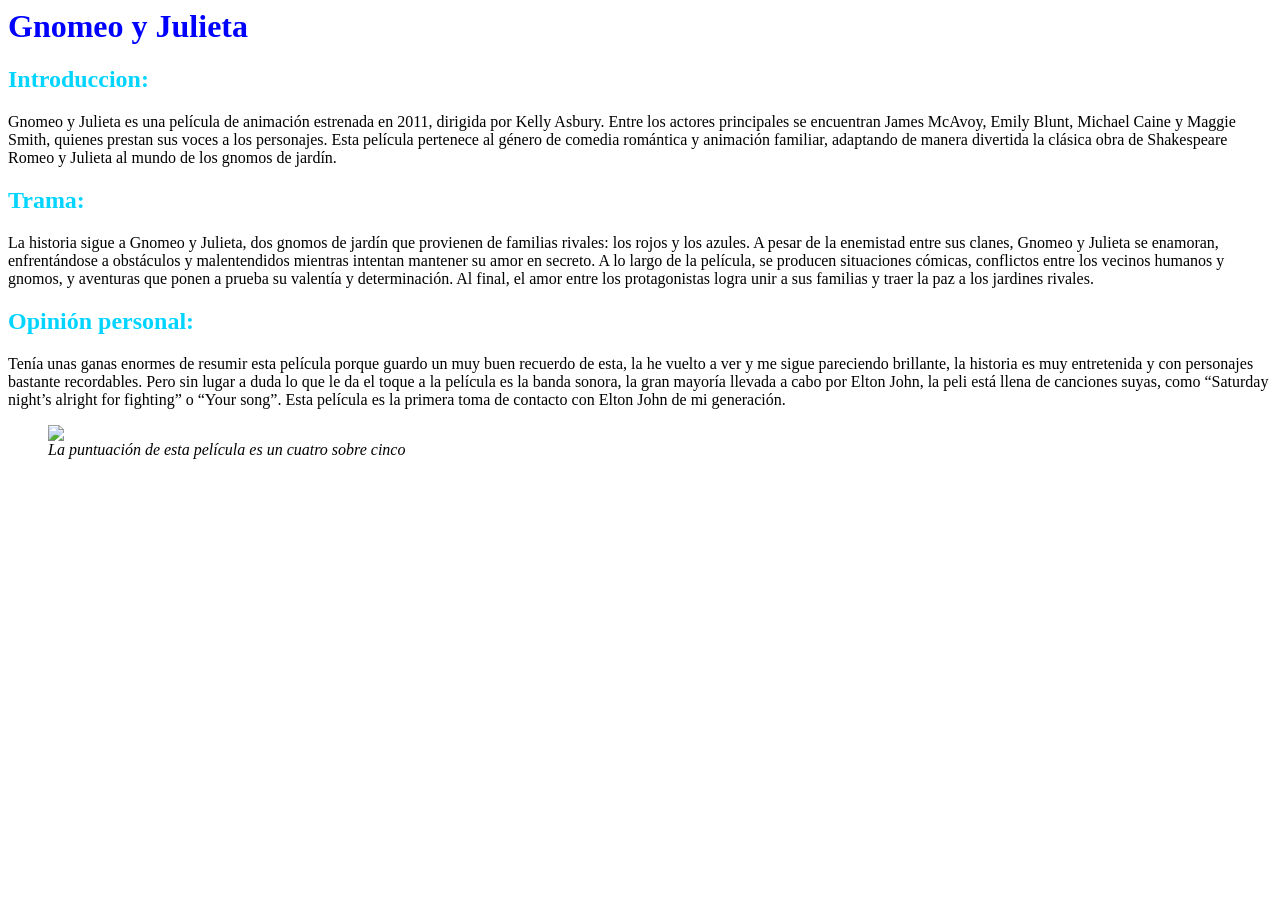
==== gnomeoyjulieta.html @ 6c660a4f "Add files via upload" ====
<html>
<head>
<title>
Gnomeo y Julieta
</title>
</head>
<body>
<h1><font color="blue">Gnomeo y Julieta</font></h1>
<section>
<h2><font color="00d4ff"><strong>Introduccion:</strong></font></h2>
<p>Gnomeo y Julieta es una película de animación estrenada en 2011, dirigida por Kelly Asbury. Entre los actores principales se encuentran James McAvoy, Emily Blunt, Michael Caine y Maggie Smith, quienes prestan sus voces a los personajes. Esta película pertenece al género de comedia romántica y animación familiar, adaptando de manera divertida la clásica obra de Shakespeare Romeo y Julieta al mundo de los gnomos de jardín.</p>
</section>
<section>
<h2><font color="00d4ff"><strong>Trama:</strong></font></h2>
<p>La historia sigue a Gnomeo y Julieta, dos gnomos de jardín que provienen de familias rivales: los rojos y los azules. A pesar de la enemistad entre sus clanes, Gnomeo y Julieta se enamoran, enfrentándose a obstáculos y malentendidos mientras intentan mantener su amor en secreto. A lo largo de la película, se producen situaciones cómicas, conflictos entre los vecinos humanos y gnomos, y aventuras que ponen a prueba su valentía y determinación. Al final, el amor entre los protagonistas logra unir a sus familias y traer la paz a los jardines rivales.</p>
</section>
<section>
<h2><font color="00d4ff"><strong>Opinión personal:</strong></font></h2>
<p>Tenía unas ganas enormes de resumir esta película porque guardo un muy buen recuerdo de esta, la he vuelto a ver y me sigue pareciendo brillante, la historia es muy entretenida y con personajes bastante recordables. Pero sin lugar a duda lo que le da el toque a la película es la banda sonora, la gran mayoría llevada a cabo por Elton John, la peli está llena de canciones suyas, como “Saturday night’s alright for fighting” o “Your song”. Esta película es la primera toma de contacto con Elton John de mi generación.</p>
</section>
<figure>
<img src="resum/estrellas4.jpg">
<figcaption><em>La puntuación de esta película es un cuatro sobre cinco</em></figcaption>
</figure>
</body>
</html>
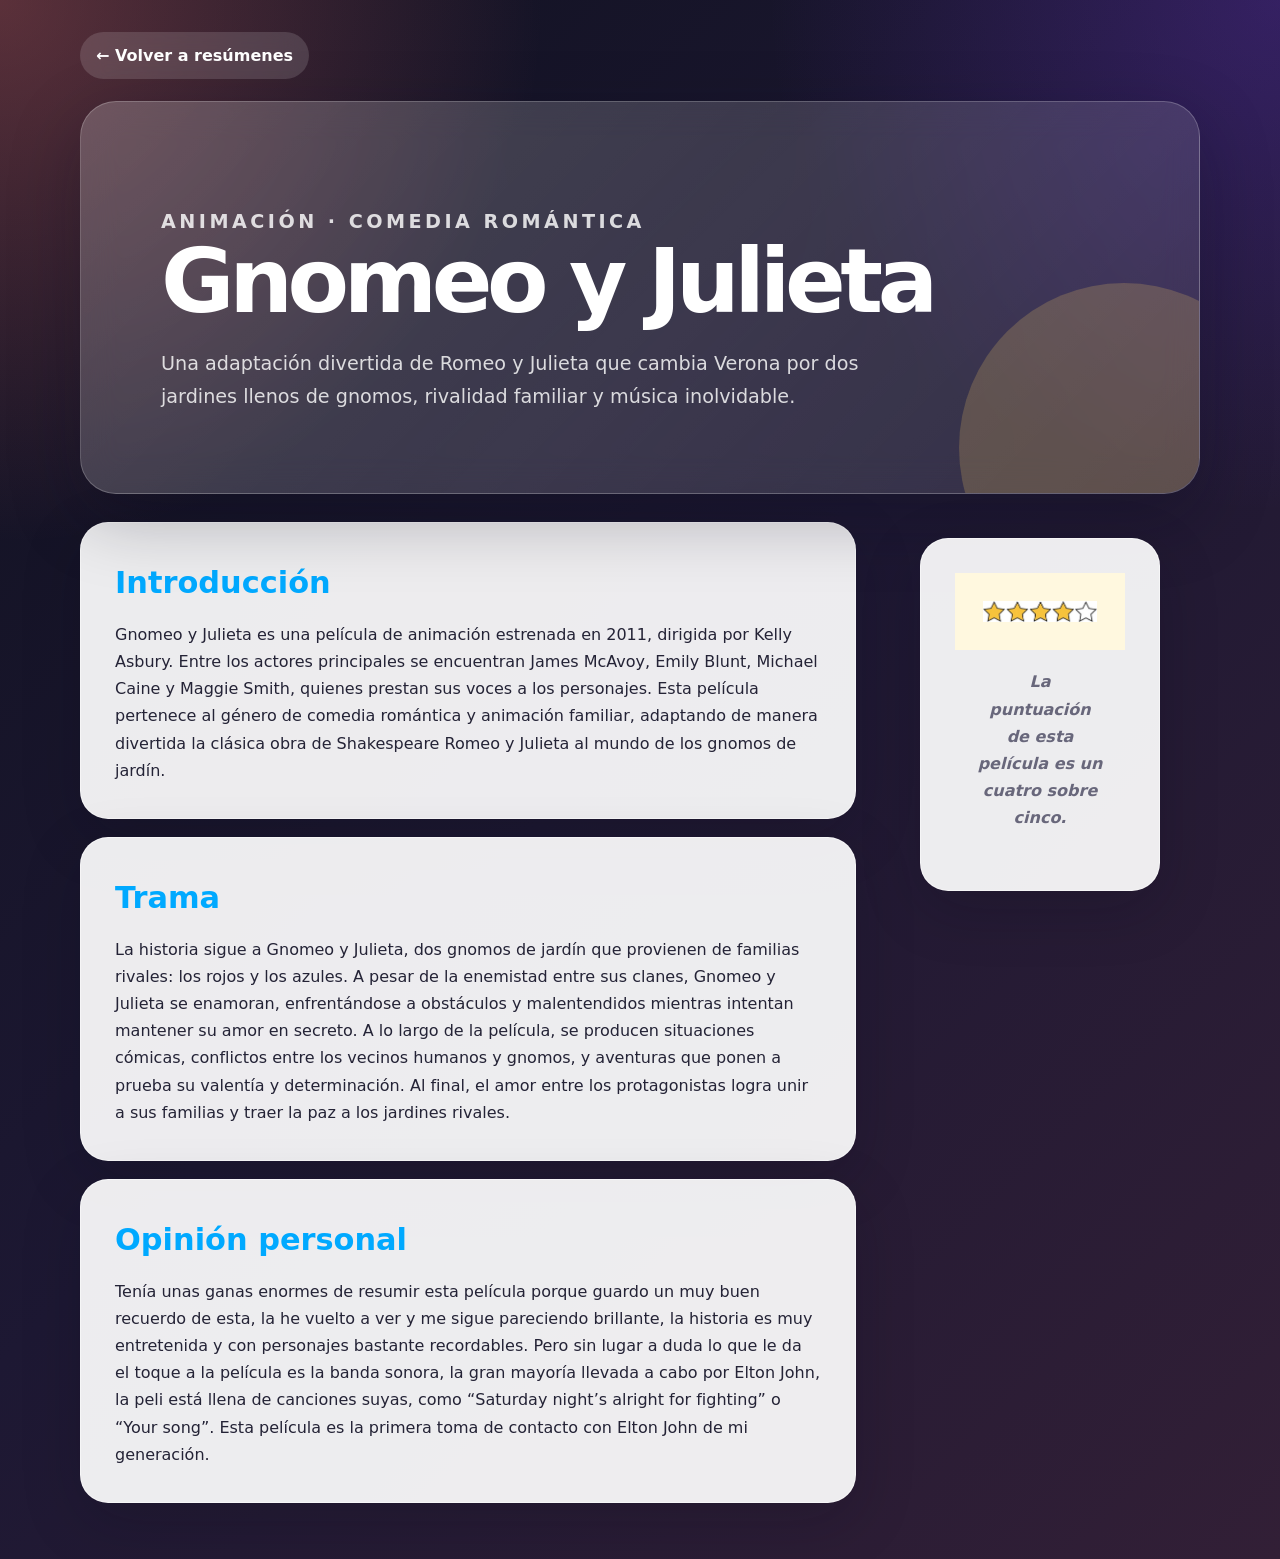
==== commit 107a7e84: "Mejora el diseño visual de la web" ====
--- a/gnomeoyjulieta.html
+++ b/gnomeoyjulieta.html
@@ -1,26 +1,44 @@
-<html>
+<!doctype html>
+<html lang="es">
 <head>
-<title>
-Gnomeo y Julieta
-</title>
+  <meta charset="utf-8">
+  <meta name="viewport" content="width=device-width, initial-scale=1">
+  <title>Gnomeo y Julieta · Movie Reviewer</title>
+  <link rel="stylesheet" href="styles.css">
 </head>
-<body>
-<h1><font color="blue">Gnomeo y Julieta</font></h1>
-<section>
-<h2><font color="00d4ff"><strong>Introduccion:</strong></font></h2>
-<p>Gnomeo y Julieta es una película de animación estrenada en 2011, dirigida por Kelly Asbury. Entre los actores principales se encuentran James McAvoy, Emily Blunt, Michael Caine y Maggie Smith, quienes prestan sus voces a los personajes. Esta película pertenece al género de comedia romántica y animación familiar, adaptando de manera divertida la clásica obra de Shakespeare Romeo y Julieta al mundo de los gnomos de jardín.</p>
-</section>
-<section>
-<h2><font color="00d4ff"><strong>Trama:</strong></font></h2>
-<p>La historia sigue a Gnomeo y Julieta, dos gnomos de jardín que provienen de familias rivales: los rojos y los azules. A pesar de la enemistad entre sus clanes, Gnomeo y Julieta se enamoran, enfrentándose a obstáculos y malentendidos mientras intentan mantener su amor en secreto. A lo largo de la película, se producen situaciones cómicas, conflictos entre los vecinos humanos y gnomos, y aventuras que ponen a prueba su valentía y determinación. Al final, el amor entre los protagonistas logra unir a sus familias y traer la paz a los jardines rivales.</p>
-</section>
-<section>
-<h2><font color="00d4ff"><strong>Opinión personal:</strong></font></h2>
-<p>Tenía unas ganas enormes de resumir esta película porque guardo un muy buen recuerdo de esta, la he vuelto a ver y me sigue pareciendo brillante, la historia es muy entretenida y con personajes bastante recordables. Pero sin lugar a duda lo que le da el toque a la película es la banda sonora, la gran mayoría llevada a cabo por Elton John, la peli está llena de canciones suyas, como “Saturday night’s alright for fighting” o “Your song”. Esta película es la primera toma de contacto con Elton John de mi generación.</p>
-</section>
-<figure>
-<img src="resum/estrellas4.jpg">
-<figcaption><em>La puntuación de esta película es un cuatro sobre cinco</em></figcaption>
-</figure>
+<body style="--movie-color: #00a9ff; --brand: #00a9ff; --brand-2: #2454ff;">
+  <main class="page-shell">
+    <a class="back-link" href="index.html">← Volver a resúmenes</a>
+
+    <header class="hero">
+      <p class="kicker">Animación · Comedia romántica</p>
+      <h1 class="page-title">Gnomeo y Julieta</h1>
+      <p class="lead">Una adaptación divertida de Romeo y Julieta que cambia Verona por dos jardines llenos de gnomos, rivalidad familiar y música inolvidable.</p>
+    </header>
+
+    <div class="review-layout">
+      <div class="review-stack">
+        <section class="review-card" aria-labelledby="intro-title">
+          <h2 id="intro-title">Introducción</h2>
+          <p>Gnomeo y Julieta es una película de animación estrenada en 2011, dirigida por Kelly Asbury. Entre los actores principales se encuentran James McAvoy, Emily Blunt, Michael Caine y Maggie Smith, quienes prestan sus voces a los personajes. Esta película pertenece al género de comedia romántica y animación familiar, adaptando de manera divertida la clásica obra de Shakespeare Romeo y Julieta al mundo de los gnomos de jardín.</p>
+        </section>
+
+        <section class="review-card" aria-labelledby="plot-title">
+          <h2 id="plot-title">Trama</h2>
+          <p>La historia sigue a Gnomeo y Julieta, dos gnomos de jardín que provienen de familias rivales: los rojos y los azules. A pesar de la enemistad entre sus clanes, Gnomeo y Julieta se enamoran, enfrentándose a obstáculos y malentendidos mientras intentan mantener su amor en secreto. A lo largo de la película, se producen situaciones cómicas, conflictos entre los vecinos humanos y gnomos, y aventuras que ponen a prueba su valentía y determinación. Al final, el amor entre los protagonistas logra unir a sus familias y traer la paz a los jardines rivales.</p>
+        </section>
+
+        <section class="review-card" aria-labelledby="opinion-title">
+          <h2 id="opinion-title">Opinión personal</h2>
+          <p>Tenía unas ganas enormes de resumir esta película porque guardo un muy buen recuerdo de esta, la he vuelto a ver y me sigue pareciendo brillante, la historia es muy entretenida y con personajes bastante recordables. Pero sin lugar a duda lo que le da el toque a la película es la banda sonora, la gran mayoría llevada a cabo por Elton John, la peli está llena de canciones suyas, como “Saturday night’s alright for fighting” o “Your song”. Esta película es la primera toma de contacto con Elton John de mi generación.</p>
+        </section>
+      </div>
+
+      <figure class="review-card rating-card">
+        <img src="resum/estrellas4.jpg" alt="Puntuación de cuatro estrellas sobre cinco">
+        <figcaption><em>La puntuación de esta película es un cuatro sobre cinco.</em></figcaption>
+      </figure>
+    </div>
+  </main>
 </body>
 </html>
--- a/styles.css
+++ b/styles.css
@@ -0,0 +1,301 @@
+:root {
+  --bg: #0f1020;
+  --bg-soft: #17182e;
+  --card: rgba(255, 255, 255, 0.92);
+  --ink: #242336;
+  --muted: #68677b;
+  --brand: #f97373;
+  --brand-2: #7c3aed;
+  --accent: #ffd166;
+  --ring: rgba(249, 115, 115, 0.28);
+  --shadow: 0 24px 70px rgba(10, 10, 24, 0.28);
+  font-family: Inter, ui-sans-serif, system-ui, -apple-system, BlinkMacSystemFont, "Segoe UI", sans-serif;
+}
+
+* {
+  box-sizing: border-box;
+}
+
+html {
+  scroll-behavior: smooth;
+}
+
+body {
+  margin: 0;
+  min-height: 100vh;
+  color: var(--ink);
+  background:
+    radial-gradient(circle at top left, rgba(249, 115, 115, 0.32), transparent 34rem),
+    radial-gradient(circle at top right, rgba(124, 58, 237, 0.26), transparent 32rem),
+    linear-gradient(135deg, #10111f 0%, #1d1833 48%, #321f36 100%);
+  line-height: 1.7;
+}
+
+img {
+  display: block;
+  max-width: 100%;
+}
+
+a {
+  color: inherit;
+}
+
+.page-shell {
+  width: min(1120px, calc(100% - 32px));
+  margin: 0 auto;
+  padding: 32px 0 56px;
+}
+
+.hero {
+  position: relative;
+  overflow: hidden;
+  padding: clamp(40px, 7vw, 80px);
+  border: 1px solid rgba(255, 255, 255, 0.22);
+  border-radius: 36px;
+  color: #fff;
+  background:
+    linear-gradient(135deg, rgba(255, 255, 255, 0.16), rgba(255, 255, 255, 0.04)),
+    rgba(255, 255, 255, 0.06);
+  box-shadow: var(--shadow);
+  backdrop-filter: blur(18px);
+}
+
+.hero::after {
+  content: "";
+  position: absolute;
+  right: -90px;
+  bottom: -120px;
+  width: 330px;
+  height: 330px;
+  border-radius: 999px;
+  background: rgba(255, 209, 102, 0.2);
+}
+
+.kicker {
+  margin: 0 0 12px;
+  color: var(--accent);
+  font-size: 0.82rem;
+  font-weight: 800;
+  letter-spacing: 0.18em;
+  text-transform: uppercase;
+}
+
+.hero h1,
+.page-title {
+  position: relative;
+  z-index: 1;
+  margin: 0;
+  font-size: clamp(2.6rem, 8vw, 5.6rem);
+  line-height: 0.95;
+  letter-spacing: -0.06em;
+}
+
+.hero p,
+.lead {
+  position: relative;
+  z-index: 1;
+  max-width: 760px;
+  margin: 24px 0 0;
+  color: rgba(255, 255, 255, 0.82);
+  font-size: clamp(1rem, 2vw, 1.2rem);
+}
+
+.content-grid {
+  display: grid;
+  grid-template-columns: minmax(0, 0.95fr) minmax(300px, 1.05fr);
+  gap: 24px;
+  margin-top: 28px;
+  align-items: start;
+}
+
+.panel,
+.review-card {
+  border: 1px solid rgba(255, 255, 255, 0.5);
+  border-radius: 28px;
+  background: var(--card);
+  box-shadow: 0 18px 60px rgba(10, 10, 24, 0.18);
+}
+
+.panel {
+  padding: clamp(24px, 4vw, 38px);
+}
+
+.section-title {
+  margin: 0 0 14px;
+  color: var(--brand);
+  font-size: clamp(1.5rem, 3vw, 2rem);
+  line-height: 1.1;
+}
+
+.panel p {
+  margin: 0 0 14px;
+}
+
+.panel p:last-child {
+  margin-bottom: 0;
+}
+
+.movie-grid {
+  display: grid;
+  gap: 18px;
+}
+
+.movie-card {
+  display: grid;
+  grid-template-columns: 132px 1fr;
+  gap: 18px;
+  min-height: 176px;
+  overflow: hidden;
+  border-radius: 24px;
+  color: #fff;
+  text-decoration: none;
+  background: linear-gradient(135deg, rgba(249, 115, 115, 0.94), rgba(124, 58, 237, 0.9));
+  box-shadow: 0 16px 38px rgba(10, 10, 24, 0.22);
+  transition: transform 180ms ease, box-shadow 180ms ease;
+}
+
+.movie-card:hover,
+.movie-card:focus-visible {
+  transform: translateY(-5px);
+  box-shadow: 0 24px 50px rgba(10, 10, 24, 0.3);
+}
+
+.movie-card:focus-visible,
+.back-link:focus-visible {
+  outline: 4px solid var(--ring);
+  outline-offset: 4px;
+}
+
+.movie-card img {
+  width: 100%;
+  height: 100%;
+  object-fit: cover;
+}
+
+.movie-card__body {
+  padding: 20px 20px 20px 0;
+}
+
+.movie-card__eyebrow {
+  margin: 0 0 8px;
+  color: rgba(255, 255, 255, 0.72);
+  font-size: 0.76rem;
+  font-weight: 800;
+  letter-spacing: 0.12em;
+  text-transform: uppercase;
+}
+
+.movie-card h3 {
+  margin: 0;
+  font-size: 1.35rem;
+  line-height: 1.15;
+}
+
+.movie-card p {
+  margin: 10px 0 0;
+  color: rgba(255, 255, 255, 0.8);
+}
+
+.back-link {
+  display: inline-flex;
+  align-items: center;
+  gap: 8px;
+  margin-bottom: 22px;
+  padding: 10px 16px;
+  border-radius: 999px;
+  color: #fff;
+  font-weight: 700;
+  text-decoration: none;
+  background: rgba(255, 255, 255, 0.14);
+  backdrop-filter: blur(12px);
+}
+
+.review-layout {
+  display: grid;
+  grid-template-columns: minmax(0, 1fr) 320px;
+  gap: 24px;
+  margin-top: 28px;
+  align-items: start;
+}
+
+.review-stack {
+  display: grid;
+  gap: 18px;
+}
+
+.review-card {
+  padding: clamp(22px, 4vw, 34px);
+}
+
+.review-card h2 {
+  margin: 0 0 12px;
+  color: var(--movie-color, var(--brand));
+  font-size: clamp(1.35rem, 3vw, 1.9rem);
+}
+
+.review-card p {
+  margin: 0;
+}
+
+.rating-card {
+  position: sticky;
+  top: 24px;
+  overflow: hidden;
+  text-align: center;
+}
+
+.rating-card img {
+  width: 100%;
+  max-height: 330px;
+  object-fit: contain;
+  padding: 28px;
+  background: #fff8df;
+}
+
+.rating-card figcaption {
+  padding: 18px 22px 24px;
+  color: var(--muted);
+  font-weight: 700;
+}
+
+.footer-note {
+  margin: 28px 0 0;
+  color: rgba(255, 255, 255, 0.66);
+  text-align: center;
+}
+
+@media (max-width: 820px) {
+  .content-grid,
+  .review-layout {
+    grid-template-columns: 1fr;
+  }
+
+  .rating-card {
+    position: static;
+  }
+}
+
+@media (max-width: 560px) {
+  .page-shell {
+    width: min(100% - 20px, 1120px);
+    padding-top: 18px;
+  }
+
+  .hero,
+  .panel,
+  .review-card {
+    border-radius: 24px;
+  }
+
+  .movie-card {
+    grid-template-columns: 1fr;
+  }
+
+  .movie-card img {
+    height: 220px;
+  }
+
+  .movie-card__body {
+    padding: 0 20px 22px;
+  }
+}
